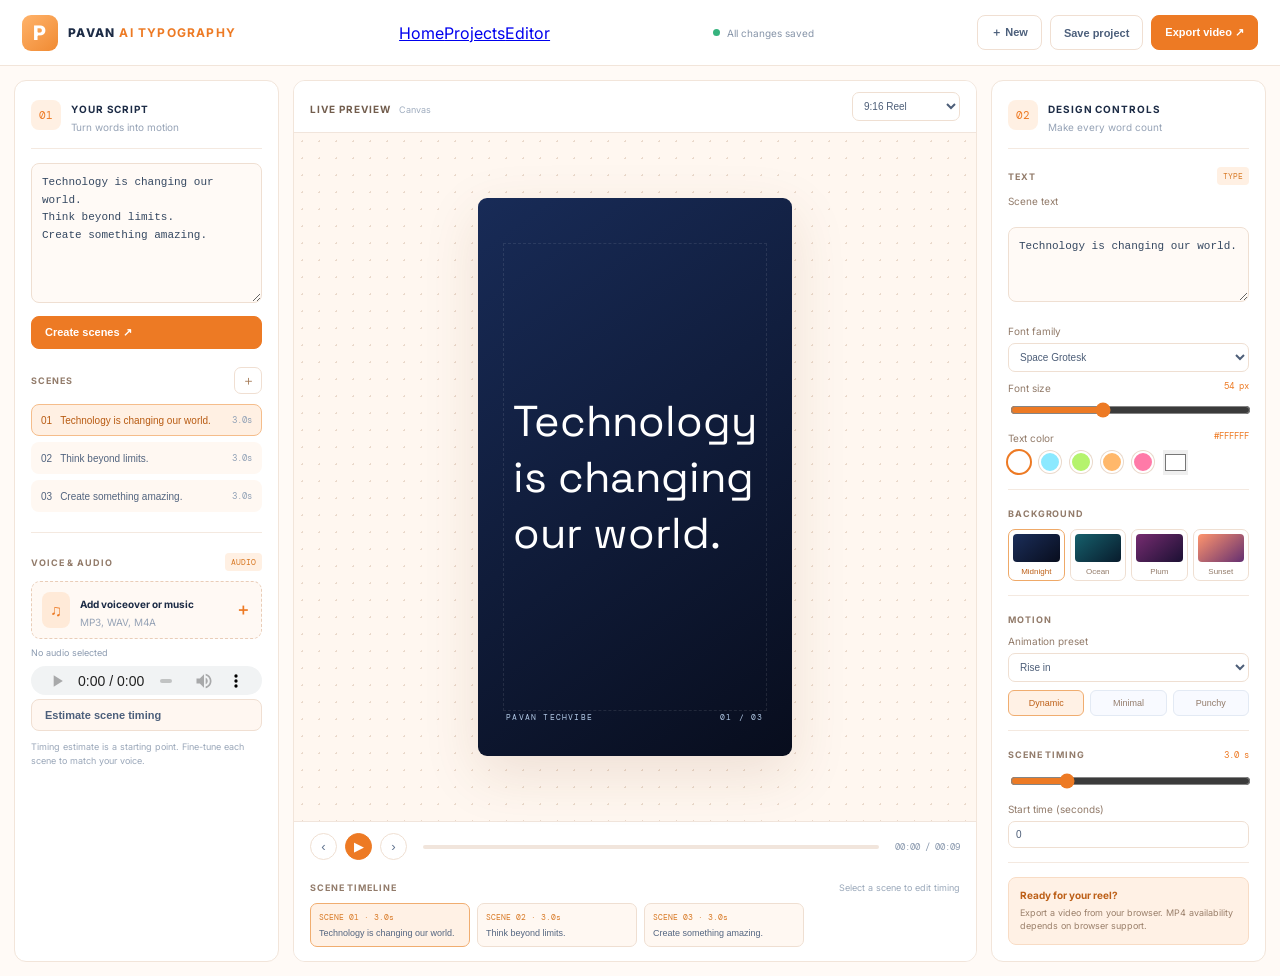
==== editor.html @ 00467125 "Add dedicated editing page" ====
<!doctype html><html lang="en"><head><meta charset="UTF-8"><meta name="viewport" content="width=device-width,initial-scale=1"><meta name="theme-color" content="#fffaf6"><title>Editing Studio | Pavan AI Typography</title><link rel="preconnect" href="https://fonts.googleapis.com"><link href="https://fonts.googleapis.com/css2?family=DM+Mono&family=Inter:wght@400;500;600;700;800&family=Space+Grotesk:wght@400;500;600;700&display=swap" rel="stylesheet"><link rel="stylesheet" href="style.css"></head><body>
<header class="topbar"><a class="brand" href="index.html"><span class="brand-mark">P</span><span>PAVAN <b>AI TYPOGRAPHY</b></span></a><nav class="page-nav"><a href="index.html">Home</a><a href="projects.html">Projects</a><a class="active" href="editor.html">Editor</a></nav><div class="project-name"><i></i><span id="saveState">All changes saved</span></div><div class="top-actions"><button class="btn ghost" id="newProject">＋ New</button><button class="btn ghost" id="saveProject">Save project</button><button class="btn primary" id="exportVideo">Export video ↗</button></div></header>
<main class="workspace"><aside class="panel left"><div class="panel-heading"><span>01</span><div><b>YOUR SCRIPT</b><small>Turn words into motion</small></div></div><textarea id="scriptInput">Technology is changing our world.
Think beyond limits.
Create something amazing.</textarea><button class="btn primary full" id="buildScenes">Create scenes ↗</button><div class="section-head"><b>SCENES</b><button class="icon-btn" id="addScene">＋</button></div><div id="sceneList" class="scene-list"></div><div class="audio-card"><div class="section-head"><b>VOICE & AUDIO</b><span class="tag">AUDIO</span></div><label class="upload-box" for="audioFile"><span class="music">♫</span><span><b>Add voiceover or music</b><small>MP3, WAV, M4A</small></span><strong>＋</strong></label><input id="audioFile" type="file" accept="audio/*" hidden><div id="audioName" class="audio-name">No audio selected</div><audio id="audioPlayer" controls></audio><button class="btn subtle full" id="autoTiming">Estimate scene timing</button><p class="microcopy">Timing estimate is a starting point. Fine-tune each scene to match your voice.</p></div></aside>
<section class="center panel"><div class="canvas-toolbar"><div><b>LIVE PREVIEW</b><span>Canvas</span></div><div><select id="aspectRatio"><option value="9:16">9:16 Reel</option><option value="1:1">1:1 Square</option><option value="16:9">16:9 Landscape</option></select></div></div><div class="preview-area"><div id="stage" class="stage"><div class="safe-guides"></div><div id="stageText">Technology<br>is changing<br><em>our world.</em></div><div class="stage-brand">PAVAN TECHVIBE</div><div class="stage-count" id="sceneCounter">01 / 03</div></div></div><div class="playback"><button id="previousScene">‹</button><button class="play" id="playPreview">▶</button><button id="nextScene">›</button><div class="progress"><div id="progressFill"></div></div><small id="timeLabel">00:00 / 00:09</small></div><div class="timeline-area"><div class="section-head"><b>SCENE TIMELINE</b><small>Select a scene to edit timing</small></div><div id="timeline" class="timeline"></div></div></section>
<aside class="panel right"><div class="panel-heading"><span>02</span><div><b>DESIGN CONTROLS</b><small>Make every word count</small></div></div><div class="control"><div class="section-head"><b>TEXT</b><span class="tag">TYPE</span></div><label>Scene text</label><textarea id="sceneText" rows="3"></textarea><label>Font family</label><select id="fontFamily"><option>Space Grotesk</option><option>Inter</option><option>DM Mono</option><option>Arial</option><option>Georgia</option><option>Impact</option></select><div class="label-row"><label>Font size</label><output id="fontSizeValue">54 px</output></div><input id="fontSize" type="range" min="20" max="110" value="54"><div class="label-row"><label>Text color</label><output id="colorValue">#FFFFFF</output></div><div class="swatches"><button class="swatch selected" data-color="#FFFFFF" style="--c:#fff"></button><button class="swatch" data-color="#8BE9FF" style="--c:#8be9ff"></button><button class="swatch" data-color="#B5F36D" style="--c:#b5f36d"></button><button class="swatch" data-color="#FFB86B" style="--c:#ffb86b"></button><button class="swatch" data-color="#FF7AA8" style="--c:#ff7aa8"></button><input id="customColor" type="color" value="#ffffff"></div></div>
<div class="control"><div class="section-head"><b>BACKGROUND</b></div><div class="backgrounds"><button data-bg="midnight" class="bg-choice selected"><i class="midnight"></i>Midnight</button><button data-bg="ocean" class="bg-choice"><i class="ocean"></i>Ocean</button><button data-bg="plum" class="bg-choice"><i class="plum"></i>Plum</button><button data-bg="sunset" class="bg-choice"><i class="sunset"></i>Sunset</button></div></div>
<div class="control"><div class="section-head"><b>MOTION</b></div><label>Animation preset</label><select id="animationStyle"><option value="rise">Rise in</option><option value="fade">Soft fade</option><option value="pop">Pop</option><option value="slide">Slide in</option><option value="type">Type on</option><option value="none">No animation</option></select><div class="motion-row"><button data-motion="rise" class="active">Dynamic</button><button data-motion="fade">Minimal</button><button data-motion="pop">Punchy</button></div></div>
<div class="control"><div class="section-head"><b>SCENE TIMING</b><output id="durationValue">3.0 s</output></div><input id="sceneDuration" type="range" min=".5" max="12" step=".5" value="3"><label>Start time (seconds)</label><input id="startTime" type="number" min="0" step=".1" value="0"></div><div class="export-note"><b>Ready for your reel?</b><small>Export a video from your browser. MP4 availability depends on browser support.</small></div></aside></main><div id="toast" class="toast"></div><script src="app.js"></script></body></html>
---- style.css ----
*{box-sizing:border-box}body{margin:0;background:#fffaf6;color:#1d2c46;font-family:Inter,sans-serif}.topbar{height:66px;background:white;border-bottom:1px solid #f2e5da;display:flex;align-items:center;justify-content:space-between;padding:0 22px;position:sticky;top:0;z-index:3}.brand{display:flex;align-items:center;gap:10px;text-decoration:none;color:#1d2c46;font-size:12px;font-weight:800;letter-spacing:.1em}.brand b{color:#ed7a24}.brand-mark{background:linear-gradient(140deg,#ffb36b,#f08a32);color:white;border-radius:9px;padding:6px 11px;font-size:20px}.project-name{font-size:10px;color:#8795a9;display:flex;align-items:center;gap:7px}.project-name i{width:7px;height:7px;background:#36b37e;border-radius:50%}.top-actions{display:flex;gap:8px}.btn{border:1px solid #f0dfd2;background:#fff;color:#4c5f7b;border-radius:8px;padding:9px 13px;font-size:11px;font-weight:600}.btn.primary{background:#ed7a24;color:white;border-color:#ed7a24}.btn.subtle{background:#fff7f1}.btn.full{width:100%;display:flex;justify-content:space-between}.workspace{max-width:1700px;margin:auto;padding:14px;display:grid;grid-template-columns:265px minmax(360px,1fr) 275px;gap:14px;min-height:calc(100vh - 66px)}.panel{background:white;border:1px solid #f2e5da;border-radius:12px;min-width:0}.left,.right{padding:16px;overflow:auto}.panel-heading{display:flex;gap:10px;align-items:center;padding-bottom:15px;border-bottom:1px solid #f4e9e0}.panel-heading>span{background:#fff0e3;color:#ed7a24;border-radius:8px;padding:8px;font:11px 'DM Mono'}.panel-heading b{font-size:10px;letter-spacing:.09em}.panel-heading small,.upload-box small{display:block;font-size:10px;color:#96a3b6;margin-top:4px}.left textarea,.right textarea{width:100%;resize:vertical;border:1px solid #efdfd2;background:#fffaf6;border-radius:8px;padding:10px;font-size:11px;line-height:1.6;color:#344760;margin:14px 0 9px}.left textarea{height:140px}.section-head{display:flex;align-items:center;justify-content:space-between;margin:18px 0 10px}.section-head b{font-size:9px;letter-spacing:.1em;color:#927b6a}.section-head small{font-size:9px;color:#9aa8ba}.icon-btn{border:1px solid #f0dfd2;background:white;border-radius:7px;color:#a27651;width:28px;height:27px}.scene-list{display:grid;gap:6px}.scene-item{width:100%;display:flex;gap:8px;align-items:center;text-align:left;border:1px solid transparent;background:#fff8f2;border-radius:8px;padding:9px;color:#52647f;font-size:10px}.scene-item.active{background:#fff0e3;border-color:#f5bd8b;color:#b85b12}.scene-item span:nth-child(2){flex:1;white-space:nowrap;overflow:hidden;text-overflow:ellipsis}.scene-item small{font:9px 'DM Mono';color:#91a1b6}.audio-card{margin-top:20px;border-top:1px solid #f4e9e0;padding-top:2px}.tag{font:8px 'DM Mono';color:#d87925;background:#fff0e3;padding:4px 6px;border-radius:4px}.upload-box{display:flex;align-items:center;gap:10px;border:1px dashed #e9cdb8;background:#fff9f4;border-radius:9px;padding:10px;cursor:pointer}.music{background:#ffead8;color:#ed7a24;border-radius:8px;padding:8px}.upload-box b{font-size:10px}.upload-box strong{margin-left:auto;color:#ed7a24}.audio-name{font-size:9px;color:#8c9bb0;margin:8px 0}audio{width:100%;height:29px}.microcopy{font-size:9px;color:#9aa7b9;line-height:1.5}.center{display:flex;flex-direction:column;overflow:hidden;background:#f9fbff}.canvas-toolbar{height:52px;padding:0 16px;display:flex;justify-content:space-between;align-items:center;border-bottom:1px solid #f1e5dc;background:#fff}.canvas-toolbar b{font-size:10px;letter-spacing:.1em;color:#725d4d}.canvas-toolbar span{font-size:9px;color:#a0adbf;margin-left:8px}.canvas-toolbar select,.right select,.right input[type=number]{border:1px solid #efdfd2;background:white;color:#4d5e78;border-radius:7px;padding:7px;font-size:10px}.preview-area{flex:1;min-height:430px;display:grid;place-items:center;padding:18px;background-color:#fff7f0;background-image:radial-gradient(#ead9cb 1px,transparent 1px);background-size:17px 17px}.stage{height:min(62vh,620px);aspect-ratio:9/16;max-width:90%;position:relative;overflow:hidden;border-radius:9px;background:linear-gradient(145deg,#182b57,#080d1d);box-shadow:0 18px 55px #7a431a20;display:flex;align-items:center;justify-content:center;padding:12%;color:white;transition:all .2s}.stage-text{position:relative;z-index:1;text-align:center;white-space:pre-wrap;overflow-wrap:anywhere;font-family:'Space Grotesk';font-size:clamp(22px,3.2vw,54px);font-weight:700;line-height:1.03;letter-spacing:-.055em}.stage-text em{color:#ffb36b;font-style:normal}.stage-brand,.stage-count{position:absolute;bottom:6%;font:8px 'DM Mono';letter-spacing:.15em;color:#b2c9e6}.stage-brand{left:9%}.stage-count{right:9%}.safe-guides{position:absolute;inset:8%;border:1px dashed #ffffff18}.playback{height:51px;display:flex;align-items:center;gap:8px;padding:0 16px;background:white;border-top:1px solid #f1e5dc}.playback button{border:1px solid #efdfd2;background:white;color:#60738f;border-radius:50%;width:27px;height:27px}.playback .play{background:#ed7a24;color:white;border-color:#ed7a24}.progress{height:4px;background:#f1e5dc;border-radius:8px;flex:1;margin:0 8px;overflow:hidden}.progress div{height:100%;width:0;background:#ed7a24}.playback small{font:9px 'DM Mono';color:#8998ad;white-space:nowrap}.timeline-area{padding:0 16px 14px;background:white}.timeline-area .section-head{margin:10px 0}.timeline{display:flex;gap:7px;overflow:auto}.timeline-clip{min-width:90px;max-width:160px;flex:1;text-align:left;border:1px solid #efdfd2;background:#fff8f2;border-radius:7px;padding:8px;color:#536580}.timeline-clip.active{border-color:#f0ad70;background:#fff1e5}.timeline-clip b{display:block;font:8px 'DM Mono';color:#d87925;margin-bottom:6px}.timeline-clip span{font-size:9px;white-space:nowrap;overflow:hidden;text-overflow:ellipsis;display:block}.right .control{padding:0 0 14px;border-bottom:1px solid #f4e9e0;margin-top:12px}.right label{display:block;font-size:10px;color:#927b6a;margin:10px 0 6px}.right select,.right input[type=number]{width:100%}.label-row{display:flex;justify-content:space-between;align-items:center}.label-row output,.control output{font:9px 'DM Mono';color:#ed7a24}.right input[type=range]{width:100%;accent-color:#ed7a24}.swatches{display:flex;align-items:center;gap:9px}.swatch{width:22px;height:22px;border-radius:50%;border:2px solid white;box-shadow:0 0 0 1px #ead9cb;background:var(--c);padding:0}.swatch.selected{box-shadow:0 0 0 2px #ed7a24}.swatches input{width:25px;height:25px;border:0;padding:0}.backgrounds{display:grid;grid-template-columns:repeat(4,1fr);gap:5px}.bg-choice{border:1px solid #efdfd2;border-radius:7px;background:white;color:#927b6a;font-size:8px;padding:4px}.bg-choice.selected{border-color:#efa968;color:#bd6018}.bg-choice i{display:block;height:28px;border-radius:4px;margin-bottom:5px}.midnight{background:linear-gradient(140deg,#1b2e5a,#080d1d)}.ocean{background:linear-gradient(140deg,#16606c,#081b2c)}.plum{background:linear-gradient(140deg,#762c70,#1b1033)}.sunset{background:linear-gradient(140deg,#ff956d,#642f71)}.motion-row{display:flex;gap:6px;margin-top:8px}.motion-row button{flex:1;border:1px solid #e3eaf4;background:#f8faff;border-radius:6px;padding:7px 2px;font-size:9px;color:#927b6a}.motion-row button.active{border-color:#f0ad70;color:#bd6018;background:#fff1e5}.export-note{margin-top:14px;padding:11px;background:#fff1e5;border:1px solid #f8dcc5;border-radius:8px}.export-note b{display:block;font-size:10px;color:#bd6018}.export-note small{display:block;font-size:9px;color:#9b806b;line-height:1.5;margin-top:5px}.toast{position:fixed;bottom:18px;left:50%;transform:translate(-50%,15px);background:#1e3150;color:white;padding:10px 16px;border-radius:8px;font-size:11px;opacity:0;transition:.2s;z-index:9}.toast.show{opacity:1;transform:translate(-50%,0)}@keyframes riseIn{from{opacity:0;transform:translateY(22px)}to{opacity:1;transform:none}}@keyframes softFade{from{opacity:0}to{opacity:1}}@keyframes popIn{from{opacity:0;transform:scale(.8)}to{opacity:1;transform:scale(1)}}@keyframes slideIn{from{opacity:0;transform:translateX(-25px)}to{opacity:1;transform:none}}@media(max-width:1050px){.workspace{grid-template-columns:230px minmax(320px,1fr)}.right{grid-column:1/-1;display:grid;grid-template-columns:1fr 1fr;gap:0 18px}.right>.panel-heading,.right>.export-note{grid-column:1/-1}.right .control{min-width:0}}@media(max-width:700px){.topbar{padding:0 9px}.project-name{display:none}.top-actions .ghost{display:none}.workspace{display:flex;flex-direction:column;padding:8px}.center{order:-1}.preview-area{min-height:410px}.stage{height:390px}.right{display:block}.left,.right{overflow:visible}}
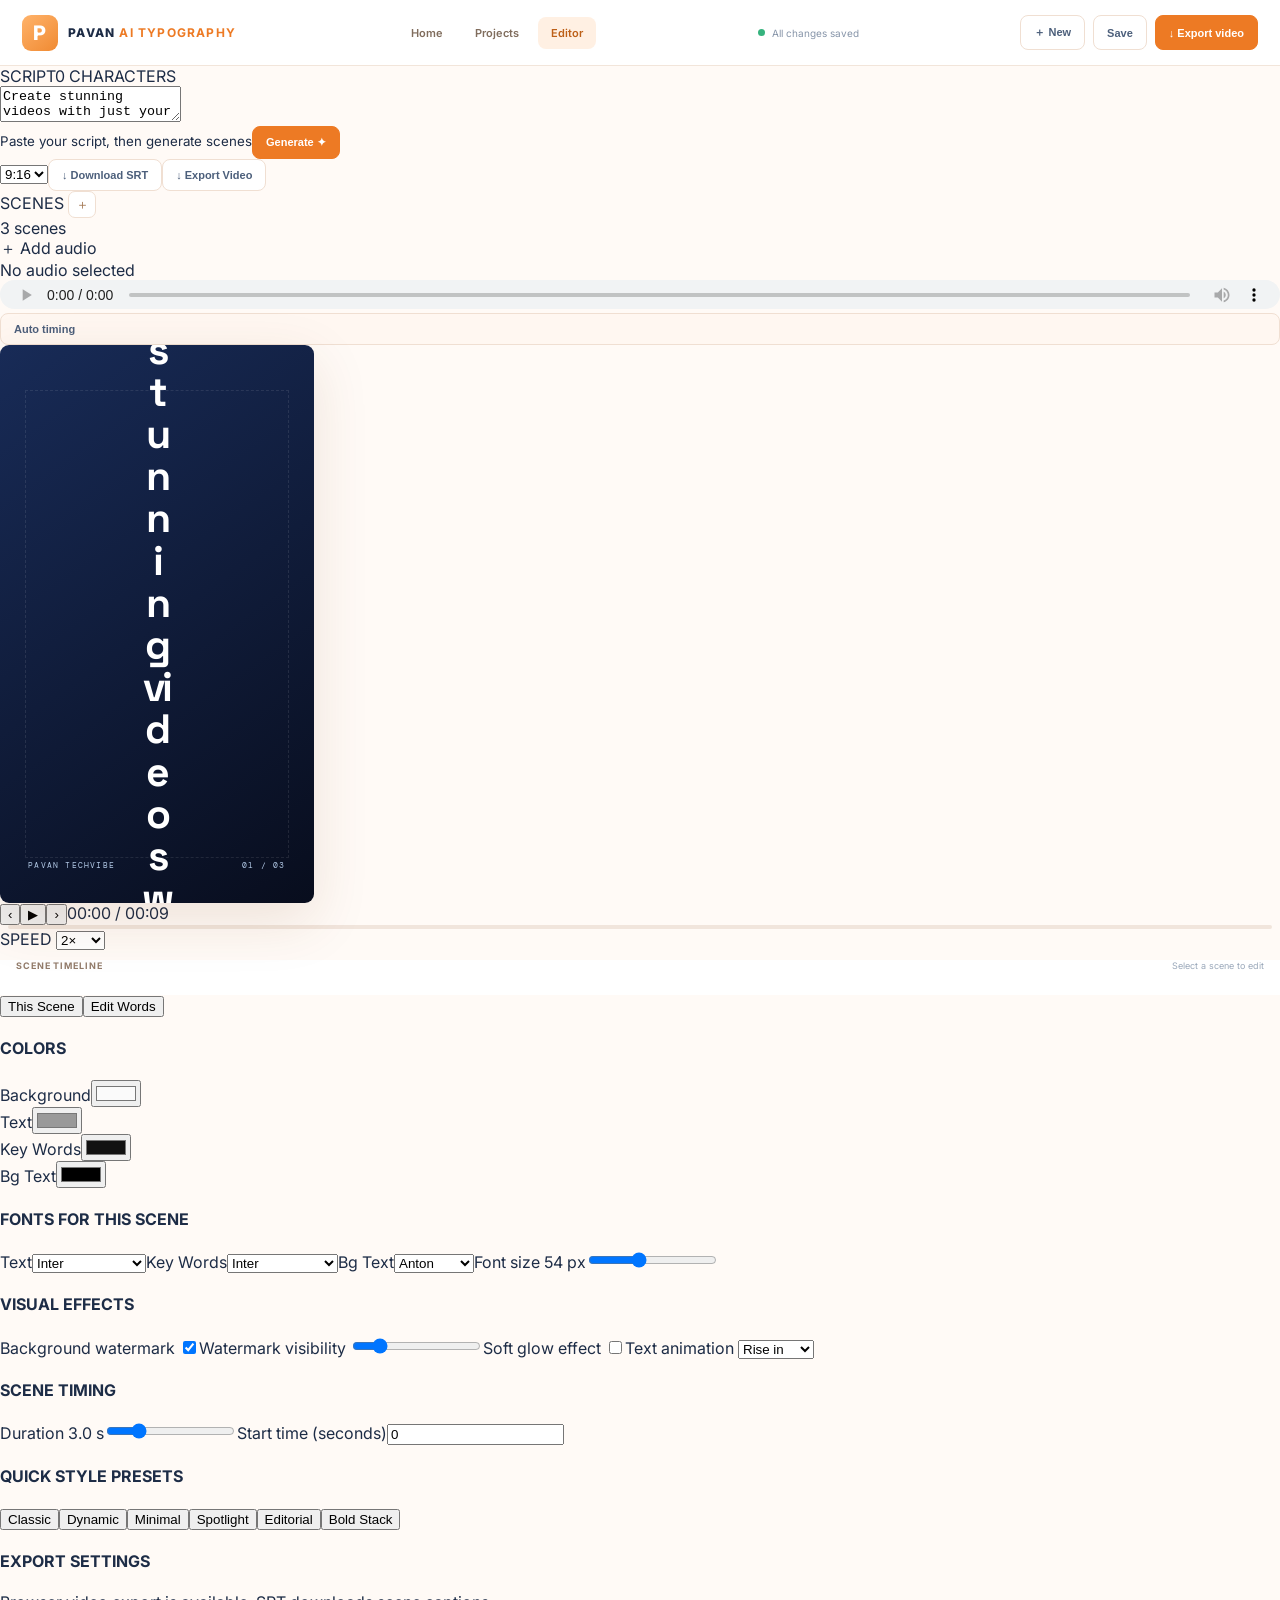
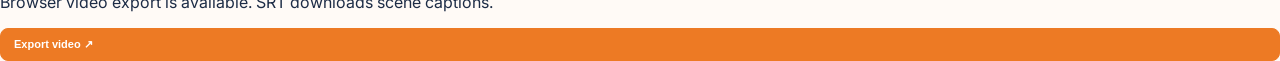
==== commit 98c5579c: "Rebuild editor to match free typography workflow" ====
--- a/editor.html
+++ b/editor.html
@@ -1,10 +1,14 @@
-<!doctype html><html lang="en"><head><meta charset="UTF-8"><meta name="viewport" content="width=device-width,initial-scale=1"><meta name="theme-color" content="#fffaf6"><title>Editing Studio | Pavan AI Typography</title><link rel="preconnect" href="https://fonts.googleapis.com"><link href="https://fonts.googleapis.com/css2?family=DM+Mono&family=Inter:wght@400;500;600;700;800&family=Space+Grotesk:wght@400;500;600;700&display=swap" rel="stylesheet"><link rel="stylesheet" href="style.css"></head><body>
-<header class="topbar"><a class="brand" href="index.html"><span class="brand-mark">P</span><span>PAVAN <b>AI TYPOGRAPHY</b></span></a><nav class="page-nav"><a href="index.html">Home</a><a href="projects.html">Projects</a><a class="active" href="editor.html">Editor</a></nav><div class="project-name"><i></i><span id="saveState">All changes saved</span></div><div class="top-actions"><button class="btn ghost" id="newProject">＋ New</button><button class="btn ghost" id="saveProject">Save project</button><button class="btn primary" id="exportVideo">Export video ↗</button></div></header>
-<main class="workspace"><aside class="panel left"><div class="panel-heading"><span>01</span><div><b>YOUR SCRIPT</b><small>Turn words into motion</small></div></div><textarea id="scriptInput">Technology is changing our world.
-Think beyond limits.
-Create something amazing.</textarea><button class="btn primary full" id="buildScenes">Create scenes ↗</button><div class="section-head"><b>SCENES</b><button class="icon-btn" id="addScene">＋</button></div><div id="sceneList" class="scene-list"></div><div class="audio-card"><div class="section-head"><b>VOICE & AUDIO</b><span class="tag">AUDIO</span></div><label class="upload-box" for="audioFile"><span class="music">♫</span><span><b>Add voiceover or music</b><small>MP3, WAV, M4A</small></span><strong>＋</strong></label><input id="audioFile" type="file" accept="audio/*" hidden><div id="audioName" class="audio-name">No audio selected</div><audio id="audioPlayer" controls></audio><button class="btn subtle full" id="autoTiming">Estimate scene timing</button><p class="microcopy">Timing estimate is a starting point. Fine-tune each scene to match your voice.</p></div></aside>
-<section class="center panel"><div class="canvas-toolbar"><div><b>LIVE PREVIEW</b><span>Canvas</span></div><div><select id="aspectRatio"><option value="9:16">9:16 Reel</option><option value="1:1">1:1 Square</option><option value="16:9">16:9 Landscape</option></select></div></div><div class="preview-area"><div id="stage" class="stage"><div class="safe-guides"></div><div id="stageText">Technology<br>is changing<br><em>our world.</em></div><div class="stage-brand">PAVAN TECHVIBE</div><div class="stage-count" id="sceneCounter">01 / 03</div></div></div><div class="playback"><button id="previousScene">‹</button><button class="play" id="playPreview">▶</button><button id="nextScene">›</button><div class="progress"><div id="progressFill"></div></div><small id="timeLabel">00:00 / 00:09</small></div><div class="timeline-area"><div class="section-head"><b>SCENE TIMELINE</b><small>Select a scene to edit timing</small></div><div id="timeline" class="timeline"></div></div></section>
-<aside class="panel right"><div class="panel-heading"><span>02</span><div><b>DESIGN CONTROLS</b><small>Make every word count</small></div></div><div class="control"><div class="section-head"><b>TEXT</b><span class="tag">TYPE</span></div><label>Scene text</label><textarea id="sceneText" rows="3"></textarea><label>Font family</label><select id="fontFamily"><option>Space Grotesk</option><option>Inter</option><option>DM Mono</option><option>Arial</option><option>Georgia</option><option>Impact</option></select><div class="label-row"><label>Font size</label><output id="fontSizeValue">54 px</output></div><input id="fontSize" type="range" min="20" max="110" value="54"><div class="label-row"><label>Text color</label><output id="colorValue">#FFFFFF</output></div><div class="swatches"><button class="swatch selected" data-color="#FFFFFF" style="--c:#fff"></button><button class="swatch" data-color="#8BE9FF" style="--c:#8be9ff"></button><button class="swatch" data-color="#B5F36D" style="--c:#b5f36d"></button><button class="swatch" data-color="#FFB86B" style="--c:#ffb86b"></button><button class="swatch" data-color="#FF7AA8" style="--c:#ff7aa8"></button><input id="customColor" type="color" value="#ffffff"></div></div>
-<div class="control"><div class="section-head"><b>BACKGROUND</b></div><div class="backgrounds"><button data-bg="midnight" class="bg-choice selected"><i class="midnight"></i>Midnight</button><button data-bg="ocean" class="bg-choice"><i class="ocean"></i>Ocean</button><button data-bg="plum" class="bg-choice"><i class="plum"></i>Plum</button><button data-bg="sunset" class="bg-choice"><i class="sunset"></i>Sunset</button></div></div>
-<div class="control"><div class="section-head"><b>MOTION</b></div><label>Animation preset</label><select id="animationStyle"><option value="rise">Rise in</option><option value="fade">Soft fade</option><option value="pop">Pop</option><option value="slide">Slide in</option><option value="type">Type on</option><option value="none">No animation</option></select><div class="motion-row"><button data-motion="rise" class="active">Dynamic</button><button data-motion="fade">Minimal</button><button data-motion="pop">Punchy</button></div></div>
-<div class="control"><div class="section-head"><b>SCENE TIMING</b><output id="durationValue">3.0 s</output></div><input id="sceneDuration" type="range" min=".5" max="12" step=".5" value="3"><label>Start time (seconds)</label><input id="startTime" type="number" min="0" step=".1" value="0"></div><div class="export-note"><b>Ready for your reel?</b><small>Export a video from your browser. MP4 availability depends on browser support.</small></div></aside></main><div id="toast" class="toast"></div><script src="app.js"></script></body></html>+<!doctype html>
+<html lang="en"><head><meta charset="UTF-8"><meta name="viewport" content="width=device-width,initial-scale=1"><meta name="theme-color" content="#fffaf6"><title>Typography Editor | Pavan AI Studio</title><link rel="preconnect" href="https://fonts.googleapis.com"><link href="https://fonts.googleapis.com/css2?family=DM+Mono&family=Inter:wght@400;500;600;700;800&family=Space+Grotesk:wght@400;500;600;700&family=Anton&family=Oswald:wght@400;500;600;700&family=Playfair+Display:wght@600;700&display=swap" rel="stylesheet"><link rel="stylesheet" href="style.css"></head>
+<body class="edit-page"><header class="topbar edit-topbar"><a class="brand" href="index.html"><span class="brand-mark">P</span><span>PAVAN <b>AI TYPOGRAPHY</b></span></a><nav class="page-nav"><a href="index.html">Home</a><a href="projects.html">Projects</a><a class="active" href="editor.html">Editor</a></nav><span class="project-name"><i></i><span id="saveState">All changes saved</span></span><div class="top-actions"><button class="btn ghost" id="newProject">＋ New</button><button class="btn ghost" id="saveProject">Save</button><button class="btn primary" id="exportVideo">↓ Export video</button></div></header>
+<main class="studio-shell">
+<section class="studio-command"><div class="script-entry"><div class="script-label"><span>SCRIPT</span><span id="charCount">0 CHARACTERS</span></div><textarea id="scriptInput" placeholder="Paste your script here...">Create stunning videos with just your words. TypographyEdit turns any script into cinematic kinetic typography.</textarea><div class="script-actions"><small>Paste your script, then generate scenes</small><button class="btn primary" id="buildScenes">Generate ✦</button></div></div><div class="format-actions"><select id="aspectRatio" aria-label="Video aspect ratio"><option value="9:16">9:16</option><option value="16:9">16:9</option><option value="4:3">4:3</option></select><button class="btn" id="downloadSrt">↓ Download SRT</button><button class="btn outline-orange" id="exportVideoTop">↓ Export Video</button></div></section>
+<div class="studio-grid"><aside class="scene-rail"><div class="rail-title">SCENES <button id="addScene" class="icon-btn">＋</button></div><div id="sceneList" class="scene-list"></div><div class="scene-total" id="sceneTotal">3 scenes</div><div class="rail-audio"><label for="audioFile">＋ Add audio</label><input id="audioFile" type="file" accept="audio/*" hidden><div id="audioName">No audio selected</div><audio id="audioPlayer" controls></audio><button class="btn subtle full" id="autoTiming">Auto timing</button></div></aside>
+<section class="stage-column"><div class="stage-wrap"><div id="stage" class="stage"><div class="safe-guides"></div><div id="stageText" class="stage-text">Create<br>stunning<br>videos with just</div><div class="stage-brand">PAVAN TECHVIBE</div><div class="stage-count" id="sceneCounter">01 / 03</div></div></div><div class="stage-controls"><button id="previousScene">‹</button><button id="playPreview" class="play">▶</button><button id="nextScene">›</button><span id="timeLabel">00:00 / 00:09</span><div class="progress"><div id="progressFill"></div></div><label class="speed-label">SPEED <select id="playSpeed"><option value=".5">0.5×</option><option value="1">1×</option><option value="2" selected>2×</option><option value="4">4×</option><option value="6">6×</option></select></label></div><div class="timeline-area"><div class="section-head"><b>SCENE TIMELINE</b><small>Select a scene to edit</small></div><div id="timeline" class="timeline"></div></div></section>
+<aside class="inspector"><div class="inspector-tabs"><button class="active" data-tab="scene">This Scene</button><button data-tab="words">Edit Words</button></div><div id="sceneTab" class="inspector-content"><div class="inspector-section"><h4>COLORS</h4><div class="color-row"><label>Background</label><input id="bgColor" type="color" value="#fafafa"></div><div class="color-row"><label>Text</label><input id="textColor" type="color" value="#999999"></div><div class="color-row"><label>Key Words</label><input id="keyColor" type="color" value="#111111"></div><div class="color-row"><label>Bg Text</label><input id="bgTextColor" type="color" value="#000000"></div></div>
+<div class="inspector-section"><h4>FONTS FOR THIS SCENE</h4><label>Text<select id="fontFamily"><option>Inter</option><option>Space Grotesk</option><option>Anton</option><option>Oswald</option><option>DM Mono</option><option>Playfair Display</option><option>Arial</option></select></label><label>Key Words<select id="keyFont"><option>Inter</option><option>Anton</option><option>Oswald</option><option>Space Grotesk</option></select></label><label>Bg Text<select id="bgFont"><option>Anton</option><option>Inter</option><option>Oswald</option><option>DM Mono</option></select></label><label>Font size <output id="fontSizeValue">54 px</output><input id="fontSize" type="range" min="20" max="110" value="54"></label></div>
+<div class="inspector-section"><h4>VISUAL EFFECTS</h4><label class="toggle-row">Background watermark <input id="watermarkToggle" type="checkbox" checked></label><label>Watermark visibility <input id="watermarkOpacity" type="range" min="0" max="100" value="18"></label><label class="toggle-row">Soft glow effect <input id="glowToggle" type="checkbox"></label><label class="toggle-row">Text animation <select id="animationStyle"><option value="rise">Rise in</option><option value="fade">Soft fade</option><option value="pop">Pop</option><option value="slide">Slide in</option><option value="type">Type on</option><option value="none">None</option></select></label></div>
+<div class="inspector-section"><h4>SCENE TIMING</h4><label>Duration <output id="durationValue">3.0 s</output><input id="sceneDuration" type="range" min=".5" max="12" step=".5" value="3"></label><label>Start time (seconds)<input id="startTime" type="number" min="0" step=".1" value="0"></label></div></div>
+<div id="wordsTab" class="inspector-content" hidden><div class="inspector-section"><h4>EDIT WORDS</h4><p class="inspector-help">Select a word to highlight it in the preview. Edit the scene text below.</p><div id="wordChips" class="word-chips"></div><label>Scene text<textarea id="sceneText" rows="5"></textarea></label><label>Highlight word<input id="highlightWord" type="text" placeholder="Type a word to highlight"></label></div></div>
+<div class="inspector-section presets"><h4>QUICK STYLE PRESETS</h4><div class="preset-grid"><button data-preset="classic">Classic</button><button data-preset="dynamic">Dynamic</button><button data-preset="minimal">Minimal</button><button data-preset="spotlight">Spotlight</button><button data-preset="editorial">Editorial</button><button data-preset="bold">Bold Stack</button></div></div>
+<div class="inspector-section"><h4>EXPORT SETTINGS</h4><p class="inspector-help">Browser video export is available. SRT downloads scene captions.</p><button class="btn primary full" id="exportVideoSide">Export video ↗</button></div></aside></div></main><div id="toast" class="toast"></div><script src="app.js"></script><script src="editor-enhancements.js"></script></body></html>
--- a/style.css
+++ b/style.css
@@ -1 +1,5 @@
-*{box-sizing:border-box}body{margin:0;background:#fffaf6;color:#1d2c46;font-family:Inter,sans-serif}.topbar{height:66px;background:white;border-bottom:1px solid #f2e5da;display:flex;align-items:center;justify-content:space-between;padding:0 22px;position:sticky;top:0;z-index:3}.brand{display:flex;align-items:center;gap:10px;text-decoration:none;color:#1d2c46;font-size:12px;font-weight:800;letter-spacing:.1em}.brand b{color:#ed7a24}.brand-mark{background:linear-gradient(140deg,#ffb36b,#f08a32);color:white;border-radius:9px;padding:6px 11px;font-size:20px}.project-name{font-size:10px;color:#8795a9;display:flex;align-items:center;gap:7px}.project-name i{width:7px;height:7px;background:#36b37e;border-radius:50%}.top-actions{display:flex;gap:8px}.btn{border:1px solid #f0dfd2;background:#fff;color:#4c5f7b;border-radius:8px;padding:9px 13px;font-size:11px;font-weight:600}.btn.primary{background:#ed7a24;color:white;border-color:#ed7a24}.btn.subtle{background:#fff7f1}.btn.full{width:100%;display:flex;justify-content:space-between}.workspace{max-width:1700px;margin:auto;padding:14px;display:grid;grid-template-columns:265px minmax(360px,1fr) 275px;gap:14px;min-height:calc(100vh - 66px)}.panel{background:white;border:1px solid #f2e5da;border-radius:12px;min-width:0}.left,.right{padding:16px;overflow:auto}.panel-heading{display:flex;gap:10px;align-items:center;padding-bottom:15px;border-bottom:1px solid #f4e9e0}.panel-heading>span{background:#fff0e3;color:#ed7a24;border-radius:8px;padding:8px;font:11px 'DM Mono'}.panel-heading b{font-size:10px;letter-spacing:.09em}.panel-heading small,.upload-box small{display:block;font-size:10px;color:#96a3b6;margin-top:4px}.left textarea,.right textarea{width:100%;resize:vertical;border:1px solid #efdfd2;background:#fffaf6;border-radius:8px;padding:10px;font-size:11px;line-height:1.6;color:#344760;margin:14px 0 9px}.left textarea{height:140px}.section-head{display:flex;align-items:center;justify-content:space-between;margin:18px 0 10px}.section-head b{font-size:9px;letter-spacing:.1em;color:#927b6a}.section-head small{font-size:9px;color:#9aa8ba}.icon-btn{border:1px solid #f0dfd2;background:white;border-radius:7px;color:#a27651;width:28px;height:27px}.scene-list{display:grid;gap:6px}.scene-item{width:100%;display:flex;gap:8px;align-items:center;text-align:left;border:1px solid transparent;background:#fff8f2;border-radius:8px;padding:9px;color:#52647f;font-size:10px}.scene-item.active{background:#fff0e3;border-color:#f5bd8b;color:#b85b12}.scene-item span:nth-child(2){flex:1;white-space:nowrap;overflow:hidden;text-overflow:ellipsis}.scene-item small{font:9px 'DM Mono';color:#91a1b6}.audio-card{margin-top:20px;border-top:1px solid #f4e9e0;padding-top:2px}.tag{font:8px 'DM Mono';color:#d87925;background:#fff0e3;padding:4px 6px;border-radius:4px}.upload-box{display:flex;align-items:center;gap:10px;border:1px dashed #e9cdb8;background:#fff9f4;border-radius:9px;padding:10px;cursor:pointer}.music{background:#ffead8;color:#ed7a24;border-radius:8px;padding:8px}.upload-box b{font-size:10px}.upload-box strong{margin-left:auto;color:#ed7a24}.audio-name{font-size:9px;color:#8c9bb0;margin:8px 0}audio{width:100%;height:29px}.microcopy{font-size:9px;color:#9aa7b9;line-height:1.5}.center{display:flex;flex-direction:column;overflow:hidden;background:#f9fbff}.canvas-toolbar{height:52px;padding:0 16px;display:flex;justify-content:space-between;align-items:center;border-bottom:1px solid #f1e5dc;background:#fff}.canvas-toolbar b{font-size:10px;letter-spacing:.1em;color:#725d4d}.canvas-toolbar span{font-size:9px;color:#a0adbf;margin-left:8px}.canvas-toolbar select,.right select,.right input[type=number]{border:1px solid #efdfd2;background:white;color:#4d5e78;border-radius:7px;padding:7px;font-size:10px}.preview-area{flex:1;min-height:430px;display:grid;place-items:center;padding:18px;background-color:#fff7f0;background-image:radial-gradient(#ead9cb 1px,transparent 1px);background-size:17px 17px}.stage{height:min(62vh,620px);aspect-ratio:9/16;max-width:90%;position:relative;overflow:hidden;border-radius:9px;background:linear-gradient(145deg,#182b57,#080d1d);box-shadow:0 18px 55px #7a431a20;display:flex;align-items:center;justify-content:center;padding:12%;color:white;transition:all .2s}.stage-text{position:relative;z-index:1;text-align:center;white-space:pre-wrap;overflow-wrap:anywhere;font-family:'Space Grotesk';font-size:clamp(22px,3.2vw,54px);font-weight:700;line-height:1.03;letter-spacing:-.055em}.stage-text em{color:#ffb36b;font-style:normal}.stage-brand,.stage-count{position:absolute;bottom:6%;font:8px 'DM Mono';letter-spacing:.15em;color:#b2c9e6}.stage-brand{left:9%}.stage-count{right:9%}.safe-guides{position:absolute;inset:8%;border:1px dashed #ffffff18}.playback{height:51px;display:flex;align-items:center;gap:8px;padding:0 16px;background:white;border-top:1px solid #f1e5dc}.playback button{border:1px solid #efdfd2;background:white;color:#60738f;border-radius:50%;width:27px;height:27px}.playback .play{background:#ed7a24;color:white;border-color:#ed7a24}.progress{height:4px;background:#f1e5dc;border-radius:8px;flex:1;margin:0 8px;overflow:hidden}.progress div{height:100%;width:0;background:#ed7a24}.playback small{font:9px 'DM Mono';color:#8998ad;white-space:nowrap}.timeline-area{padding:0 16px 14px;background:white}.timeline-area .section-head{margin:10px 0}.timeline{display:flex;gap:7px;overflow:auto}.timeline-clip{min-width:90px;max-width:160px;flex:1;text-align:left;border:1px solid #efdfd2;background:#fff8f2;border-radius:7px;padding:8px;color:#536580}.timeline-clip.active{border-color:#f0ad70;background:#fff1e5}.timeline-clip b{display:block;font:8px 'DM Mono';color:#d87925;margin-bottom:6px}.timeline-clip span{font-size:9px;white-space:nowrap;overflow:hidden;text-overflow:ellipsis;display:block}.right .control{padding:0 0 14px;border-bottom:1px solid #f4e9e0;margin-top:12px}.right label{display:block;font-size:10px;color:#927b6a;margin:10px 0 6px}.right select,.right input[type=number]{width:100%}.label-row{display:flex;justify-content:space-between;align-items:center}.label-row output,.control output{font:9px 'DM Mono';color:#ed7a24}.right input[type=range]{width:100%;accent-color:#ed7a24}.swatches{display:flex;align-items:center;gap:9px}.swatch{width:22px;height:22px;border-radius:50%;border:2px solid white;box-shadow:0 0 0 1px #ead9cb;background:var(--c);padding:0}.swatch.selected{box-shadow:0 0 0 2px #ed7a24}.swatches input{width:25px;height:25px;border:0;padding:0}.backgrounds{display:grid;grid-template-columns:repeat(4,1fr);gap:5px}.bg-choice{border:1px solid #efdfd2;border-radius:7px;background:white;color:#927b6a;font-size:8px;padding:4px}.bg-choice.selected{border-color:#efa968;color:#bd6018}.bg-choice i{display:block;height:28px;border-radius:4px;margin-bottom:5px}.midnight{background:linear-gradient(140deg,#1b2e5a,#080d1d)}.ocean{background:linear-gradient(140deg,#16606c,#081b2c)}.plum{background:linear-gradient(140deg,#762c70,#1b1033)}.sunset{background:linear-gradient(140deg,#ff956d,#642f71)}.motion-row{display:flex;gap:6px;margin-top:8px}.motion-row button{flex:1;border:1px solid #e3eaf4;background:#f8faff;border-radius:6px;padding:7px 2px;font-size:9px;color:#927b6a}.motion-row button.active{border-color:#f0ad70;color:#bd6018;background:#fff1e5}.export-note{margin-top:14px;padding:11px;background:#fff1e5;border:1px solid #f8dcc5;border-radius:8px}.export-note b{display:block;font-size:10px;color:#bd6018}.export-note small{display:block;font-size:9px;color:#9b806b;line-height:1.5;margin-top:5px}.toast{position:fixed;bottom:18px;left:50%;transform:translate(-50%,15px);background:#1e3150;color:white;padding:10px 16px;border-radius:8px;font-size:11px;opacity:0;transition:.2s;z-index:9}.toast.show{opacity:1;transform:translate(-50%,0)}@keyframes riseIn{from{opacity:0;transform:translateY(22px)}to{opacity:1;transform:none}}@keyframes softFade{from{opacity:0}to{opacity:1}}@keyframes popIn{from{opacity:0;transform:scale(.8)}to{opacity:1;transform:scale(1)}}@keyframes slideIn{from{opacity:0;transform:translateX(-25px)}to{opacity:1;transform:none}}@media(max-width:1050px){.workspace{grid-template-columns:230px minmax(320px,1fr)}.right{grid-column:1/-1;display:grid;grid-template-columns:1fr 1fr;gap:0 18px}.right>.panel-heading,.right>.export-note{grid-column:1/-1}.right .control{min-width:0}}@media(max-width:700px){.topbar{padding:0 9px}.project-name{display:none}.top-actions .ghost{display:none}.workspace{display:flex;flex-direction:column;padding:8px}.center{order:-1}.preview-area{min-height:410px}.stage{height:390px}.right{display:block}.left,.right{overflow:visible}}+*{box-sizing:border-box}body{margin:0;background:#fffaf6;color:#1d2c46;font-family:Inter,sans-serif}.topbar{height:66px;background:white;border-bottom:1px solid #f2e5da;display:flex;align-items:center;justify-content:space-between;padding:0 22px;position:sticky;top:0;z-index:3}.brand{display:flex;align-items:center;gap:10px;text-decoration:none;color:#1d2c46;font-size:12px;font-weight:800;letter-spacing:.1em}.brand b{color:#ed7a24}.brand-mark{background:linear-gradient(140deg,#ffb36b,#f08a32);color:white;border-radius:9px;padding:6px 11px;font-size:20px}.project-name{font-size:10px;color:#8795a9;display:flex;align-items:center;gap:7px}.project-name i{width:7px;height:7px;background:#36b37e;border-radius:50%}.top-actions{display:flex;gap:8px}.btn{border:1px solid #f0dfd2;background:#fff;color:#4c5f7b;border-radius:8px;padding:9px 13px;font-size:11px;font-weight:600}.btn.primary{background:#ed7a24;color:white;border-color:#ed7a24}.btn.subtle{background:#fff7f1}.btn.full{width:100%;display:flex;justify-content:space-between}.workspace{max-width:1700px;margin:auto;padding:14px;display:grid;grid-template-columns:265px minmax(360px,1fr) 275px;gap:14px;min-height:calc(100vh - 66px)}.panel{background:white;border:1px solid #f2e5da;border-radius:12px;min-width:0}.left,.right{padding:16px;overflow:auto}.panel-heading{display:flex;gap:10px;align-items:center;padding-bottom:15px;border-bottom:1px solid #f4e9e0}.panel-heading>span{background:#fff0e3;color:#ed7a24;border-radius:8px;padding:8px;font:11px 'DM Mono'}.panel-heading b{font-size:10px;letter-spacing:.09em}.panel-heading small,.upload-box small{display:block;font-size:10px;color:#96a3b6;margin-top:4px}.left textarea,.right textarea{width:100%;resize:vertical;border:1px solid #efdfd2;background:#fffaf6;border-radius:8px;padding:10px;font-size:11px;line-height:1.6;color:#344760;margin:14px 0 9px}.left textarea{height:140px}.section-head{display:flex;align-items:center;justify-content:space-between;margin:18px 0 10px}.section-head b{font-size:9px;letter-spacing:.1em;color:#927b6a}.section-head small{font-size:9px;color:#9aa8ba}.icon-btn{border:1px solid #f0dfd2;background:white;border-radius:7px;color:#a27651;width:28px;height:27px}.scene-list{display:grid;gap:6px}.scene-item{width:100%;display:flex;gap:8px;align-items:center;text-align:left;border:1px solid transparent;background:#fff8f2;border-radius:8px;padding:9px;color:#52647f;font-size:10px}.scene-item.active{background:#fff0e3;border-color:#f5bd8b;color:#b85b12}.scene-item span:nth-child(2){flex:1;white-space:nowrap;overflow:hidden;text-overflow:ellipsis}.scene-item small{font:9px 'DM Mono';color:#91a1b6}.audio-card{margin-top:20px;border-top:1px solid #f4e9e0;padding-top:2px}.tag{font:8px 'DM Mono';color:#d87925;background:#fff0e3;padding:4px 6px;border-radius:4px}.upload-box{display:flex;align-items:center;gap:10px;border:1px dashed #e9cdb8;background:#fff9f4;border-radius:9px;padding:10px;cursor:pointer}.music{background:#ffead8;color:#ed7a24;border-radius:8px;padding:8px}.upload-box b{font-size:10px}.upload-box strong{margin-left:auto;color:#ed7a24}.audio-name{font-size:9px;color:#8c9bb0;margin:8px 0}audio{width:100%;height:29px}.microcopy{font-size:9px;color:#9aa7b9;line-height:1.5}.center{display:flex;flex-direction:column;overflow:hidden;background:#f9fbff}.canvas-toolbar{height:52px;padding:0 16px;display:flex;justify-content:space-between;align-items:center;border-bottom:1px solid #f1e5dc;background:#fff}.canvas-toolbar b{font-size:10px;letter-spacing:.1em;color:#725d4d}.canvas-toolbar span{font-size:9px;color:#a0adbf;margin-left:8px}.canvas-toolbar select,.right select,.right input[type=number]{border:1px solid #efdfd2;background:white;color:#4d5e78;border-radius:7px;padding:7px;font-size:10px}.preview-area{flex:1;min-height:430px;display:grid;place-items:center;padding:18px;background-color:#fff7f0;background-image:radial-gradient(#ead9cb 1px,transparent 1px);background-size:17px 17px}.stage{height:min(62vh,620px);aspect-ratio:9/16;max-width:90%;position:relative;overflow:hidden;border-radius:9px;background:linear-gradient(145deg,#182b57,#080d1d);box-shadow:0 18px 55px #7a431a20;display:flex;align-items:center;justify-content:center;padding:12%;color:white;transition:all .2s}.stage-text{position:relative;z-index:1;text-align:center;white-space:pre-wrap;overflow-wrap:anywhere;font-family:'Space Grotesk';font-size:clamp(22px,3.2vw,54px);font-weight:700;line-height:1.03;letter-spacing:-.055em}.stage-text em{color:#ffb36b;font-style:normal}.stage-brand,.stage-count{position:absolute;bottom:6%;font:8px 'DM Mono';letter-spacing:.15em;color:#b2c9e6}.stage-brand{left:9%}.stage-count{right:9%}.safe-guides{position:absolute;inset:8%;border:1px dashed #ffffff18}.playback{height:51px;display:flex;align-items:center;gap:8px;padding:0 16px;background:white;border-top:1px solid #f1e5dc}.playback button{border:1px solid #efdfd2;background:white;color:#60738f;border-radius:50%;width:27px;height:27px}.playback .play{background:#ed7a24;color:white;border-color:#ed7a24}.progress{height:4px;background:#f1e5dc;border-radius:8px;flex:1;margin:0 8px;overflow:hidden}.progress div{height:100%;width:0;background:#ed7a24}.playback small{font:9px 'DM Mono';color:#8998ad;white-space:nowrap}.timeline-area{padding:0 16px 14px;background:white}.timeline-area .section-head{margin:10px 0}.timeline{display:flex;gap:7px;overflow:auto}.timeline-clip{min-width:90px;max-width:160px;flex:1;text-align:left;border:1px solid #efdfd2;background:#fff8f2;border-radius:7px;padding:8px;color:#536580}.timeline-clip.active{border-color:#f0ad70;background:#fff1e5}.timeline-clip b{display:block;font:8px 'DM Mono';color:#d87925;margin-bottom:6px}.timeline-clip span{font-size:9px;white-space:nowrap;overflow:hidden;text-overflow:ellipsis;display:block}.right .control{padding:0 0 14px;border-bottom:1px solid #f4e9e0;margin-top:12px}.right label{display:block;font-size:10px;color:#927b6a;margin:10px 0 6px}.right select,.right input[type=number]{width:100%}.label-row{display:flex;justify-content:space-between;align-items:center}.label-row output,.control output{font:9px 'DM Mono';color:#ed7a24}.right input[type=range]{width:100%;accent-color:#ed7a24}.swatches{display:flex;align-items:center;gap:9px}.swatch{width:22px;height:22px;border-radius:50%;border:2px solid white;box-shadow:0 0 0 1px #ead9cb;background:var(--c);padding:0}.swatch.selected{box-shadow:0 0 0 2px #ed7a24}.swatches input{width:25px;height:25px;border:0;padding:0}.backgrounds{display:grid;grid-template-columns:repeat(4,1fr);gap:5px}.bg-choice{border:1px solid #efdfd2;border-radius:7px;background:white;color:#927b6a;font-size:8px;padding:4px}.bg-choice.selected{border-color:#efa968;color:#bd6018}.bg-choice i{display:block;height:28px;border-radius:4px;margin-bottom:5px}.midnight{background:linear-gradient(140deg,#1b2e5a,#080d1d)}.ocean{background:linear-gradient(140deg,#16606c,#081b2c)}.plum{background:linear-gradient(140deg,#762c70,#1b1033)}.sunset{background:linear-gradient(140deg,#ff956d,#642f71)}.motion-row{display:flex;gap:6px;margin-top:8px}.motion-row button{flex:1;border:1px solid #e3eaf4;background:#f8faff;border-radius:6px;padding:7px 2px;font-size:9px;color:#927b6a}.motion-row button.active{border-color:#f0ad70;color:#bd6018;background:#fff1e5}.export-note{margin-top:14px;padding:11px;background:#fff1e5;border:1px solid #f8dcc5;border-radius:8px}.export-note b{display:block;font-size:10px;color:#bd6018}.export-note small{display:block;font-size:9px;color:#9b806b;line-height:1.5;margin-top:5px}.toast{position:fixed;bottom:18px;left:50%;transform:translate(-50%,15px);background:#1e3150;color:white;padding:10px 16px;border-radius:8px;font-size:11px;opacity:0;transition:.2s;z-index:9}.toast.show{opacity:1;transform:translate(-50%,0)}@keyframes riseIn{from{opacity:0;transform:translateY(22px)}to{opacity:1;transform:none}}@keyframes softFade{from{opacity:0}to{opacity:1}}@keyframes popIn{from{opacity:0;transform:scale(.8)}to{opacity:1;transform:scale(1)}}@keyframes slideIn{from{opacity:0;transform:translateX(-25px)}to{opacity:1;transform:none}}@media(max-width:1050px){.workspace{grid-template-columns:230px minmax(320px,1fr)}.right{grid-column:1/-1;display:grid;grid-template-columns:1fr 1fr;gap:0 18px}.right>.panel-heading,.right>.export-note{grid-column:1/-1}.right .control{min-width:0}}@media(max-width:700px){.topbar{padding:0 9px}.project-name{display:none}.top-actions .ghost{display:none}.workspace{display:flex;flex-direction:column;padding:8px}.center{order:-1}.preview-area{min-height:410px}.stage{height:390px}.right{display:block}.left,.right{overflow:visible}}
+/* Three-page site navigation and landing pages */
+.page-nav{display:flex;align-items:center;gap:6px}.page-nav a{padding:9px 13px;border-radius:8px;color:#806d5d;text-decoration:none;font-size:11px;font-weight:600}.page-nav a:hover,.page-nav a.active{background:#fff0e3;color:#bd6018}
+.site-page{min-height:100vh;display:flex;flex-direction:column}.home-main,.projects-main{width:min(1160px,calc(100% - 40px));margin:0 auto;flex:1}.hero{min-height:570px;display:grid;grid-template-columns:1.05fr .95fr;align-items:center;gap:55px;padding:65px 0 45px}.eyebrow{font:10px 'DM Mono';letter-spacing:.17em;color:#dc7929}.hero h1,.projects-heading h1{font:700 clamp(48px,7vw,82px)/.98 'Space Grotesk';letter-spacing:-.065em;margin:22px 0;color:#1d2c46}.hero h1 em{color:#ed7a24;font-style:normal}.hero-copy>p,.projects-heading p{max-width:470px;color:#7f8b9b;line-height:1.8;font-size:15px}.hero-actions{display:flex;gap:10px;margin-top:27px}.btn.large{font-size:12px;padding:13px 18px;text-decoration:none}.hero-meta{display:flex;gap:22px;margin-top:34px;color:#9a8b7e;font-size:10px}.hero-meta i{display:inline-block;width:7px;height:7px;border-radius:50%;background:#36b37e;margin-right:6px}.hero-art{height:470px;position:relative;display:grid;place-items:center}.hero-glow{position:absolute;width:390px;height:390px;border-radius:50%;background:#ffe3cd;filter:blur(5px)}.mock-reel{position:relative;width:230px;height:405px;border-radius:18px;background:linear-gradient(145deg,#25385e,#090f20);box-shadow:0 28px 70px #9b542c35;color:white;padding:22px;display:flex;flex-direction:column;justify-content:space-between;transform:rotate(5deg);border:7px solid white}.mock-top,.mock-bottom{font:8px 'DM Mono';letter-spacing:.15em;color:#d4dced}.mock-reel strong{font:800 42px/.95 'Space Grotesk';letter-spacing:-.06em}.mock-reel strong em{font-style:normal;color:#ffae6b}.float-chip{position:absolute;background:white;border:1px solid #f2e5da;box-shadow:0 12px 35px #7a431a12;border-radius:10px;padding:12px 15px;font-size:10px;font-weight:700;color:#8b6549}.chip-one{left:0;top:105px}.chip-two{right:0;bottom:95px}.feature-strip{display:grid;grid-template-columns:repeat(3,1fr);gap:12px;border-top:1px solid #f0e4da;border-bottom:1px solid #f0e4da;padding:24px 0}.feature-strip>div{display:grid;grid-template-columns:35px 1fr;column-gap:10px;align-items:center}.feature-strip b{grid-row:span 2;color:#ed7a24;font:11px 'DM Mono'}.feature-strip strong{font-size:12px}.feature-strip small{color:#9a8b7e;font-size:10px;margin-top:5px}.home-bottom{display:flex;align-items:center;justify-content:space-between;padding:60px 0}.home-bottom h2{font:600 32px/1.15 'Space Grotesk';letter-spacing:-.04em;margin:12px 0}.text-link{color:#d76e1d;text-decoration:none;font-size:12px;font-weight:700}.site-footer{border-top:1px solid #f0e4da;padding:20px max(20px,calc((100% - 1160px)/2));display:flex;justify-content:space-between;color:#a28f7e;font:9px 'DM Mono';letter-spacing:.12em}.projects-main{padding:75px 0}.projects-heading{display:flex;justify-content:space-between;align-items:end;margin-bottom:35px}.projects-heading h1{font-size:60px;margin:12px 0}.projects-heading h1 span{color:#ed7a24}.projects-heading .btn,.project-card .btn{display:inline-block;text-decoration:none}.project-grid{display:grid;grid-template-columns:repeat(auto-fill,minmax(260px,1fr));gap:18px}.project-card{border:1px solid #f0e1d5;background:white;border-radius:14px;padding:14px;box-shadow:0 10px 30px #6d3d1a09}.project-thumb{height:220px;border-radius:9px;background:linear-gradient(145deg,#25385e,#090f20);color:white;display:flex;flex-direction:column;align-items:center;justify-content:center;gap:20px;padding:20px;text-align:center}.project-thumb span,.project-thumb small{font:8px 'DM Mono';letter-spacing:.15em;color:#c4d3e9}.project-thumb strong{font:700 27px 'Space Grotesk';overflow-wrap:anywhere;color:#ffb36b}.project-info{display:flex;justify-content:space-between;align-items:center;gap:8px;padding-top:14px}.project-info h2{font-size:13px;margin:0 0 5px}.project-info p,.project-hint{font-size:10px;color:#9a8b7e;margin:0}.project-info .btn{white-space:nowrap}.empty-project{text-align:center;padding:45px 20px;grid-column:1/-1;border-style:dashed}.empty-icon{width:42px;height:42px;margin:0 auto 14px;border-radius:12px;background:#fff0e3;color:#ed7a24;font-size:25px;display:grid;place-items:center}.empty-project h2{font-size:15px}.empty-project p{font-size:11px;color:#9a8b7e;margin-bottom:18px}.project-hint{margin-top:22px}
+@media(max-width:760px){.topbar{height:auto;min-height:62px;flex-wrap:wrap;gap:7px;padding:10px}.page-nav{order:3;width:100%;justify-content:center}.page-nav a{padding:7px 12px}.hero{grid-template-columns:1fr;gap:0;padding:55px 0 20px}.hero-art{height:420px}.hero-meta{flex-wrap:wrap}.feature-strip{grid-template-columns:1fr;gap:18px}.home-bottom,.projects-heading{align-items:flex-start;gap:20px;flex-direction:column}.site-footer{gap:10px;flex-wrap:wrap}.projects-main{padding:45px 0}.projects-heading h1{font-size:48px}}
